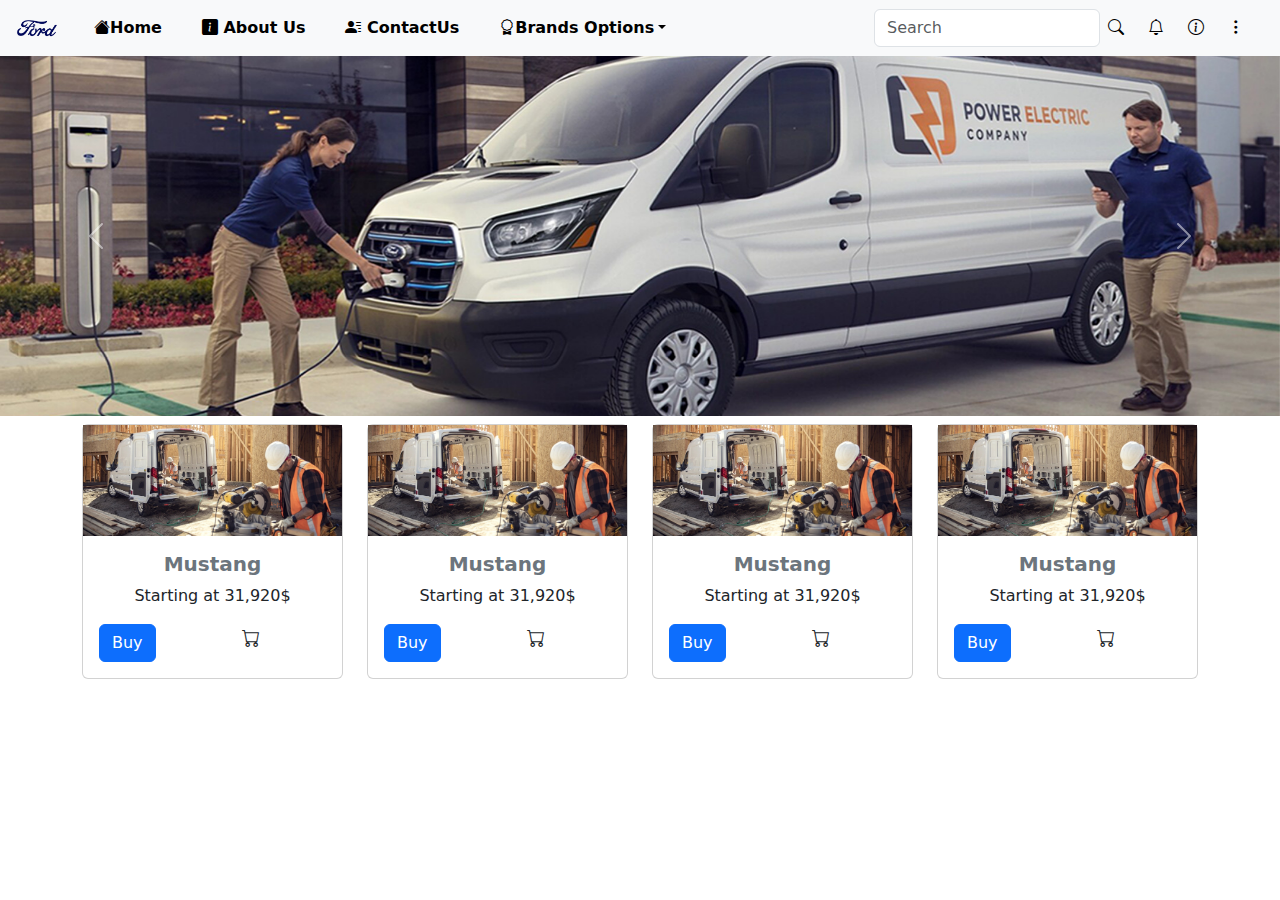
==== web-project-01/page/Electric.html @ 474558aa "electric" ====
<!DOCTYPE html>
<html lang="en">

<head>
    <meta charset="UTF-8">
    <meta name="viewport" content="width=device-width, initial-scale=1.0">
    <title>Electric Car</title>
    <link href="https://cdn.jsdelivr.net/npm/bootstrap@5.3.3/dist/css/bootstrap.min.css" rel="stylesheet"
        integrity="sha384-QWTKZyjpPEjISv5WaRU9OFeRpok6YctnYmDr5pNlyT2bRjXh0JMhjY6hW+ALEwIH" crossorigin="anonymous">
    <link rel="stylesheet" href="https://cdn.jsdelivr.net/npm/bootstrap-icons@1.11.3/font/bootstrap-icons.min.css">
    <link rel="stylesheet" href="../css/style.css">
</head>

<body>
    <nav class="navbar navbar-expand-lg bg-light headershadow-box">
        <div class="container-fluid">
            <img src="../img/Ford/Ford-logo.png" width="50px" class="me-4">
            <button class="navbar-toggler" type="button" data-bs-toggle="collapse"
                data-bs-target="#navbarSupportedContent" aria-controls="navbarSupportedContent" aria-expanded="false"
                aria-label="Toggle navigation">
                <span class="navbar-toggler-icon"></span>
            </button>
            <div class="collapse navbar-collapse" id="navbarSupportedContent">
                <ul class="navbar-nav me-auto mb-2 mb-lg-0">
                    <li class="nav-item">
                        <a class="nav-link active text-black fw-bold me-4 txthover" aria-current="page"
                            href="../Idex.html"><i class="bi bi-house-fill"></i>Home</a>
                    </li>
                    <li class="nav-item">
                        <a class="nav-link text-black fw-bold me-4 txthover" href="#"><i
                                class="bi bi-info-square-fill"></i> About
                            Us</a>
                    </li>
                    <li class="nav-item">
                        <a class="nav-link text-black fw-bold me-4 txthover" href="#"><i
                                class="bi bi-person-lines-fill"></i>
                            ContactUs</a>
                    </li>
                    <li class="nav-item dropdown">
                        <a class="nav-link dropdown-toggle text-black fw-bold me-4 txthover" href="#" role="button"
                            data-bs-toggle="dropdown" aria-expanded="false">
                            <i class="bi bi-award"></i>Brands Options</a>
                        <ul class="dropdown-menu dropdown">
                            <li><a class="dropdown-item" href="#">phone</a></li>
                            <li><a class="dropdown-item" href="#">car</a></li>
                            <li><a class="dropdown-item" href="#">computer</a></li>
                            <li><a class="dropdown-item" href="#">bicycle</a></li>
                            <li><a class="dropdown-item" href="#">Action</a></li>
                            <li><a class="dropdown-item" href="#">Another action</a></li>
                            <li>
                                <hr class="dropdown-divider">
                            </li>
                            <li><a class="dropdown-item" href="#">Something else here</a></li>
                        </ul>
                    </li>
                </ul>
                <form class="d-flex" role="search">
                    <input class="form-control me-2" type="search" placeholder="Search" aria-label="Search">
                </form>
                <form class="d-flex " role="search">
                    <i class="bi bi-search text-black fw-bold me-4"></i>
                    <i class="bi bi-bell text-black fw-bold me-4 "></i>
                    <i class="bi bi-info-circle text-black fw-bold me-4"></i>
                    <i class="bi bi-three-dots-vertical text-black fw-bold me-4"></i>
                </form>
            </div>
        </div>
    </nav>
    <div id="carouselExampleInterval" class="carousel slide" data-bs-ride="carousel">
        <div class="carousel-inner">
            <div class="carousel-item active" data-bs-interval="10000">
                <img src="../img/Electric/E-Transit.jpg" class="d-block w-100" alt="...">
            </div>
            <div class="carousel-item" data-bs-interval="2000">
                <img src="../img/Electric/F-150 Lightning.jpg" class="d-block w-100" alt="...">
            </div>
            <div class="carousel-item">
                <img src="../img/Electric/Mustang Mach-EMustang Mach.jpg" class="d-block w-100" alt="...">
            </div>
        </div>
        <button class="carousel-control-prev" type="button" data-bs-target="#carouselExampleInterval"
            data-bs-slide="prev">
            <span class="carousel-control-prev-icon" aria-hidden="true"></span>
            <span class="visually-hidden">Previous</span>
        </button>
        <button class="carousel-control-next" type="button" data-bs-target="#carouselExampleInterval"
            data-bs-slide="next">
            <span class="carousel-control-next-icon" aria-hidden="true"></span>
            <span class="visually-hidden">Next</span>
        </button>
    </div>
    <div class="container mt-2">
        <div class="row">
            <div class="col-3">
                <div class="card bg-white animation">
                    <img src="../img/Electric/Built-In Power.jpg" class="card-custom-img">
                    <div class="card-body">
                        <h5 class="card-title text-primary text-center fw-bolder text-secondary">Mustang</h5>
                        <p class="card-text text-center text-center">Starting at 31,920$</p>
                        <div class="d-flex add-to-cart">
                            <div>
                                <a href="#" class="btn btn-primary text-red">Buy</a>
                            </div>
                            <div class="ccart">
                                <i class="bi bi-cart"></i>
                            </div>
                        </div>
                    </div>
                </div>
            </div>
            <div class="col-3">
                <div class="card bg-white animation">
                    <img src="../img/Electric/Built-In Power.jpg" class="card-custom-img">
                    <div class="card-body">
                        <h5 class="card-title text-primary text-center fw-bolder text-secondary">Mustang</h5>
                        <p class="card-text text-center text-center">Starting at 31,920$</p>
                        <div class="d-flex add-to-cart">
                            <div>
                                <a href="#" class="btn btn-primary text-red">Buy</a>
                            </div>
                            <div class="ccart">
                                <i class="bi bi-cart"></i>
                            </div>
                        </div>
                    </div>
                </div>
            </div>
            <div class="col-3">
                <div class="card bg-white animation">
                    <img src="../img/Electric/Built-In Power.jpg" class="card-custom-img">
                    <div class="card-body">
                        <h5 class="card-title text-primary text-center fw-bolder text-secondary">Mustang</h5>
                        <p class="card-text text-center text-center">Starting at 31,920$</p>
                        <div class="d-flex add-to-cart">
                            <div>
                                <a href="#" class="btn btn-primary text-red">Buy</a>
                            </div>
                            <div class="ccart">
                                <i class="bi bi-cart"></i>
                            </div>
                        </div>
                    </div>
                </div>
            </div>
            <div class="col-3">
                <div class="card bg-white animation">
                    <img src="../img/Electric/Built-In Power.jpg" class="card-custom-img">
                    <div class="card-body">
                        <h5 class="card-title text-primary text-center fw-bolder text-secondary">Mustang</h5>
                        <p class="card-text text-center text-center">Starting at 31,920$</p>
                        <div class="d-flex add-to-cart">
                            <div>
                                <a href="#" class="btn btn-primary text-red">Buy</a>
                            </div>
                            <div class="ccart">
                                <i class="bi bi-cart"></i>
                            </div>
                        </div>
                    </div>
                </div>
            </div>
        </div>
    </div>







    <script src="https://cdn.jsdelivr.net/npm/bootstrap@5.3.3/dist/js/bootstrap.bundle.min.js"
        integrity="sha384-YvpcrYf0tY3lHB60NNkmXc5s9fDVZLESaAA55NDzOxhy9GkcIdslK1eN7N6jIeHz"
        crossorigin="anonymous"></script>
</body>

</html>
---- web-project-01/css/style.css ----
.nav-logo{
    width: 50;

}
.h2{
  font-size: 4rem;
  font-weight: 700;
}
.banner1{
  background-image: url(../img/Ford/white-futuristic-background-free-photo.jpeg);
  border-radius: 20px;
}
.banner2{
  background-image: url(../img/Ford/white-futuristic-background-free-photo.jpeg);
  border-radius: 20px;
  border: none;
  opacity: 70%;
}
.banner2:hover{
  box-shadow: rgba(0, 0, 0, 0.24) 0px 3px 8px;
  opacity: 100%;
  transform: rotate(3deg);
  animation-delay: 2s;
}
.banner2-bg{
  background: url(../img/Ford/Ford\ F-150\ 2024.jpeg) no-repeat;
  background-size: cover;
  background-position: 30% 70%;
}
.banner1:hover{
  box-shadow: rgba(0, 0, 0, 0.24) 0px 3px 8px;
  border: green;
}
.animation{
  transition: transform 1s ease;
}
.animation:hover{
  transform: rotate(0.5deg) scale(1.1);
  box-shadow: gray 2px 2px 3px;
}
.animation-5{
  transition: transform 1s ease;
}
.animation-5:hover{
  transform: rotate(5deg) scale(1.1);
  box-shadow: gray 2px 2px 3px;
}
.animation-10{
  transition: transform 1s ease;
}
.animation-10:hover{
  transform: rotate(5deg) scale(1.1);
  box-shadow: gray 2px 2px 3px;
}
.footer{
  box-shadow: rgba(0, 0, 0, 0.05) 0px 6px 24px 0px, rgba(0, 0, 0, 0.08) 0px 0px 0px 1px;
  border-radius: 10px;
}
.iconchoice{
  box-shadow: rgba(0, 0, 0, 0.02) 0px 1px 3px 0px, rgba(27, 31, 35, 0.15) 0px 0px 0px 1px;
}
.tracking-in-expand {
	-webkit-animation: tracking-in-expand 10s cubic-bezier(0.215, 0.610, 0.355, 1.000) infinite both;
	        animation: tracking-in-expand 10s cubic-bezier(0.215, 0.610, 0.355, 1.000) infinite both;
}

@-webkit-keyframes tracking-in-expand {
  0% {
    letter-spacing: -0.5em;
    opacity: 0;
  }
  40% {
    opacity: 0.6;
  }
  100% {
    opacity: 1;
  }
}
@keyframes tracking-in-expand {
  0% {
    letter-spacing: -0.5em;
    opacity: 0;
  }
  40% {
    opacity: 0.6;
  }
  100% {
    opacity: 1;
  }
}
.headershadow-box{
  box-shadow: rgba(0, 0, 0, 0.02) 0px 1px 3px 0px, rgba(27, 31, 35, 0.15) 0px 0px 0px 1px;
}
.headershadow-box2{
  box-shadow: rgba(0, 0, 0, 0.02) 0px 1px 3px 0px, rgba(27, 31, 35, 0.15) 0px 0px 0px 1px;
  padding-top: 20px;
  padding-bottom: 20px;
  position: 20px;
  padding: 20px;
  border-radius: 20px;
}
.bg-ranger{
  background-image: url(../img/Ford/ph-wildtrak-absolute-black-36.jpeg);
  background-size:cover;
  background-position:center ;
  background-repeat: no-repeat;
  width: 640px;
  height: 200px;
}
.bg-ranger-full{
  background-image: url(../img/Ford/Ranger\ Wildtruck\ Full\ option.jpg);
  background-size:cover;
  background-position:center ;
  background-repeat: no-repeat;
  width: 640px;
  height: 200px;
}
.txthover{
  text-transform: capitalize;
  position: relative;
}
.txthover::before{
  content:'';
  position: absolute;
  bottom: -5px;
  left: 0;
  width: 0%;
  height: 3px;
  background-color: rgb(74, 74, 74);
  transition: all 0.5s;
}
.txthover:hover::before{
  width: 100%;
}
.img-edit{
  height: 50%;
}
.c-edit{
  margin: 10px;
  width: 50%;
}
.card-title{
  font-weight: 3000;
}
.add-to-cart{
  gap: 20px;
}
a{
  text-decoration: none;
}
.addcart{
  margin-left: 100px;
  font-size: 30px;
  margin-top: -5px;
}
.ccart{
  margin-left:50px;
  width: 50px;
  border-radius: 9px;
  text-align: center;
  font-size: 18px;
}
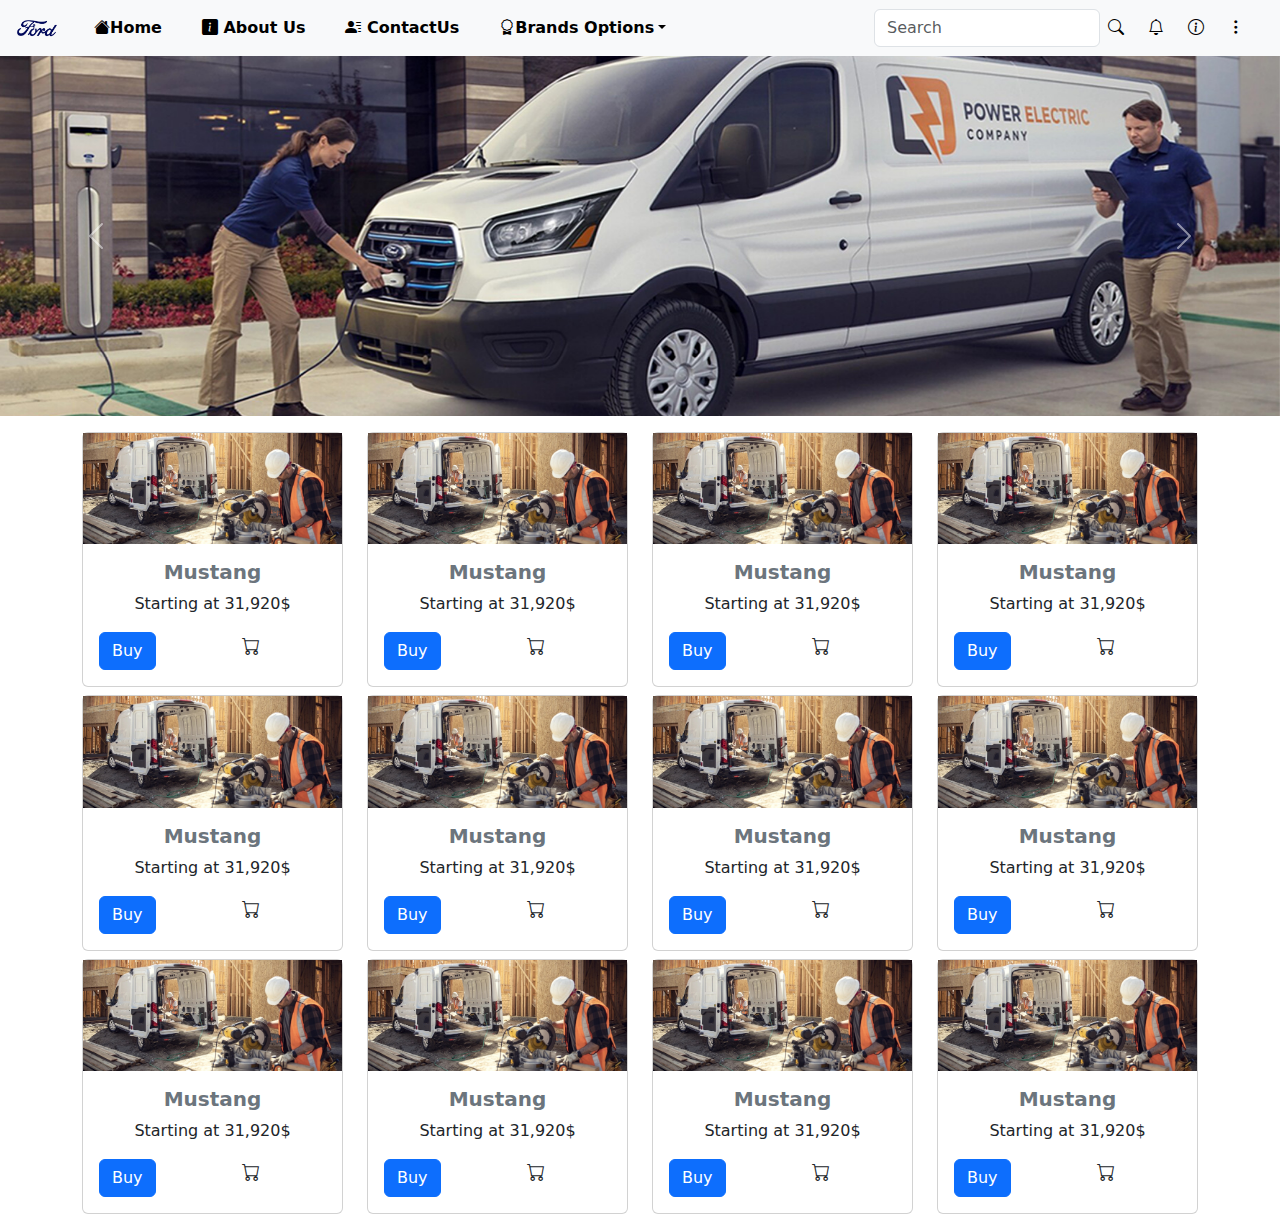
==== commit f58dbe8a: "update" ====
--- a/web-project-01/page/Electric.html
+++ b/web-project-01/page/Electric.html
@@ -91,58 +91,198 @@
     </div>
     <div class="container mt-2">
         <div class="row">
-            <div class="col-3">
-                <div class="card bg-white animation">
-                    <img src="../img/Electric/Built-In Power.jpg" class="card-custom-img">
-                    <div class="card-body">
-                        <h5 class="card-title text-primary text-center fw-bolder text-secondary">Mustang</h5>
-                        <p class="card-text text-center text-center">Starting at 31,920$</p>
-                        <div class="d-flex add-to-cart">
-                            <div>
-                                <a href="#" class="btn btn-primary text-red">Buy</a>
-                            </div>
-                            <div class="ccart">
-                                <i class="bi bi-cart"></i>
-                            </div>
-                        </div>
-                    </div>
-                </div>
-            </div>
-            <div class="col-3">
-                <div class="card bg-white animation">
-                    <img src="../img/Electric/Built-In Power.jpg" class="card-custom-img">
-                    <div class="card-body">
-                        <h5 class="card-title text-primary text-center fw-bolder text-secondary">Mustang</h5>
-                        <p class="card-text text-center text-center">Starting at 31,920$</p>
-                        <div class="d-flex add-to-cart">
-                            <div>
-                                <a href="#" class="btn btn-primary text-red">Buy</a>
-                            </div>
-                            <div class="ccart">
-                                <i class="bi bi-cart"></i>
-                            </div>
-                        </div>
-                    </div>
-                </div>
-            </div>
-            <div class="col-3">
-                <div class="card bg-white animation">
-                    <img src="../img/Electric/Built-In Power.jpg" class="card-custom-img">
-                    <div class="card-body">
-                        <h5 class="card-title text-primary text-center fw-bolder text-secondary">Mustang</h5>
-                        <p class="card-text text-center text-center">Starting at 31,920$</p>
-                        <div class="d-flex add-to-cart">
-                            <div>
-                                <a href="#" class="btn btn-primary text-red">Buy</a>
-                            </div>
-                            <div class="ccart">
-                                <i class="bi bi-cart"></i>
-                            </div>
-                        </div>
-                    </div>
-                </div>
-            </div>
-            <div class="col-3">
+            <div class="col-3 mt-2">
+                <div class="card bg-white animation">
+                    <img src="../img/Electric/Built-In Power.jpg" class="card-custom-img">
+                    <div class="card-body">
+                        <h5 class="card-title text-primary text-center fw-bolder text-secondary">Mustang</h5>
+                        <p class="card-text text-center text-center">Starting at 31,920$</p>
+                        <div class="d-flex add-to-cart">
+                            <div>
+                                <a href="#" class="btn btn-primary text-red">Buy</a>
+                            </div>
+                            <div class="ccart">
+                                <i class="bi bi-cart"></i>
+                            </div>
+                        </div>
+                    </div>
+                </div>
+            </div>
+            <div class="col-3 mt-2">
+                <div class="card bg-white animation">
+                    <img src="../img/Electric/Built-In Power.jpg" class="card-custom-img">
+                    <div class="card-body">
+                        <h5 class="card-title text-primary text-center fw-bolder text-secondary">Mustang</h5>
+                        <p class="card-text text-center text-center">Starting at 31,920$</p>
+                        <div class="d-flex add-to-cart">
+                            <div>
+                                <a href="#" class="btn btn-primary text-red">Buy</a>
+                            </div>
+                            <div class="ccart">
+                                <i class="bi bi-cart"></i>
+                            </div>
+                        </div>
+                    </div>
+                </div>
+            </div>
+            <div class="col-3 mt-2">
+                <div class="card bg-white animation">
+                    <img src="../img/Electric/Built-In Power.jpg" class="card-custom-img">
+                    <div class="card-body">
+                        <h5 class="card-title text-primary text-center fw-bolder text-secondary">Mustang</h5>
+                        <p class="card-text text-center text-center">Starting at 31,920$</p>
+                        <div class="d-flex add-to-cart">
+                            <div>
+                                <a href="#" class="btn btn-primary text-red">Buy</a>
+                            </div>
+                            <div class="ccart">
+                                <i class="bi bi-cart"></i>
+                            </div>
+                        </div>
+                    </div>
+                </div>
+            </div>
+            <div class="col-3 mt-2">
+                <div class="card bg-white animation">
+                    <img src="../img/Electric/Built-In Power.jpg" class="card-custom-img">
+                    <div class="card-body">
+                        <h5 class="card-title text-primary text-center fw-bolder text-secondary">Mustang</h5>
+                        <p class="card-text text-center text-center">Starting at 31,920$</p>
+                        <div class="d-flex add-to-cart">
+                            <div>
+                                <a href="#" class="btn btn-primary text-red">Buy</a>
+                            </div>
+                            <div class="ccart">
+                                <i class="bi bi-cart"></i>
+                            </div>
+                        </div>
+                    </div>
+                </div>
+            </div>
+        </div>
+        <div class="row">
+            <div class="col-3 mt-2">
+                <div class="card bg-white animation">
+                    <img src="../img/Electric/Built-In Power.jpg" class="card-custom-img">
+                    <div class="card-body">
+                        <h5 class="card-title text-primary text-center fw-bolder text-secondary">Mustang</h5>
+                        <p class="card-text text-center text-center">Starting at 31,920$</p>
+                        <div class="d-flex add-to-cart">
+                            <div>
+                                <a href="#" class="btn btn-primary text-red">Buy</a>
+                            </div>
+                            <div class="ccart">
+                                <i class="bi bi-cart"></i>
+                            </div>
+                        </div>
+                    </div>
+                </div>
+            </div>
+            <div class="col-3 mt-2">
+                <div class="card bg-white animation">
+                    <img src="../img/Electric/Built-In Power.jpg" class="card-custom-img">
+                    <div class="card-body">
+                        <h5 class="card-title text-primary text-center fw-bolder text-secondary">Mustang</h5>
+                        <p class="card-text text-center text-center">Starting at 31,920$</p>
+                        <div class="d-flex add-to-cart">
+                            <div>
+                                <a href="#" class="btn btn-primary text-red">Buy</a>
+                            </div>
+                            <div class="ccart">
+                                <i class="bi bi-cart"></i>
+                            </div>
+                        </div>
+                    </div>
+                </div>
+            </div>
+            <div class="col-3 mt-2">
+                <div class="card bg-white animation">
+                    <img src="../img/Electric/Built-In Power.jpg" class="card-custom-img">
+                    <div class="card-body">
+                        <h5 class="card-title text-primary text-center fw-bolder text-secondary">Mustang</h5>
+                        <p class="card-text text-center text-center">Starting at 31,920$</p>
+                        <div class="d-flex add-to-cart">
+                            <div>
+                                <a href="#" class="btn btn-primary text-red">Buy</a>
+                            </div>
+                            <div class="ccart">
+                                <i class="bi bi-cart"></i>
+                            </div>
+                        </div>
+                    </div>
+                </div>
+            </div>
+            <div class="col-3 mt-2">
+                <div class="card bg-white animation">
+                    <img src="../img/Electric/Built-In Power.jpg" class="card-custom-img">
+                    <div class="card-body">
+                        <h5 class="card-title text-primary text-center fw-bolder text-secondary">Mustang</h5>
+                        <p class="card-text text-center text-center">Starting at 31,920$</p>
+                        <div class="d-flex add-to-cart">
+                            <div>
+                                <a href="#" class="btn btn-primary text-red">Buy</a>
+                            </div>
+                            <div class="ccart">
+                                <i class="bi bi-cart"></i>
+                            </div>
+                        </div>
+                    </div>
+                </div>
+            </div>
+        </div>
+        <div class="row">
+            <div class="col-3 mt-2">
+                <div class="card bg-white animation">
+                    <img src="../img/Electric/Built-In Power.jpg" class="card-custom-img">
+                    <div class="card-body">
+                        <h5 class="card-title text-primary text-center fw-bolder text-secondary">Mustang</h5>
+                        <p class="card-text text-center text-center">Starting at 31,920$</p>
+                        <div class="d-flex add-to-cart">
+                            <div>
+                                <a href="#" class="btn btn-primary text-red">Buy</a>
+                            </div>
+                            <div class="ccart">
+                                <i class="bi bi-cart"></i>
+                            </div>
+                        </div>
+                    </div>
+                </div>
+            </div>
+            <div class="col-3 mt-2">
+                <div class="card bg-white animation">
+                    <img src="../img/Electric/Built-In Power.jpg" class="card-custom-img">
+                    <div class="card-body">
+                        <h5 class="card-title text-primary text-center fw-bolder text-secondary">Mustang</h5>
+                        <p class="card-text text-center text-center">Starting at 31,920$</p>
+                        <div class="d-flex add-to-cart">
+                            <div>
+                                <a href="#" class="btn btn-primary text-red">Buy</a>
+                            </div>
+                            <div class="ccart">
+                                <i class="bi bi-cart"></i>
+                            </div>
+                        </div>
+                    </div>
+                </div>
+            </div>
+            <div class="col-3 mt-2">
+                <div class="card bg-white animation">
+                    <img src="../img/Electric/Built-In Power.jpg" class="card-custom-img">
+                    <div class="card-body">
+                        <h5 class="card-title text-primary text-center fw-bolder text-secondary">Mustang</h5>
+                        <p class="card-text text-center text-center">Starting at 31,920$</p>
+                        <div class="d-flex add-to-cart">
+                            <div>
+                                <a href="#" class="btn btn-primary text-red">Buy</a>
+                            </div>
+                            <div class="ccart">
+                                <i class="bi bi-cart"></i>
+                            </div>
+                        </div>
+                    </div>
+                </div>
+            </div>
+            <div class="col-3 mt-2">
                 <div class="card bg-white animation">
                     <img src="../img/Electric/Built-In Power.jpg" class="card-custom-img">
                     <div class="card-body">
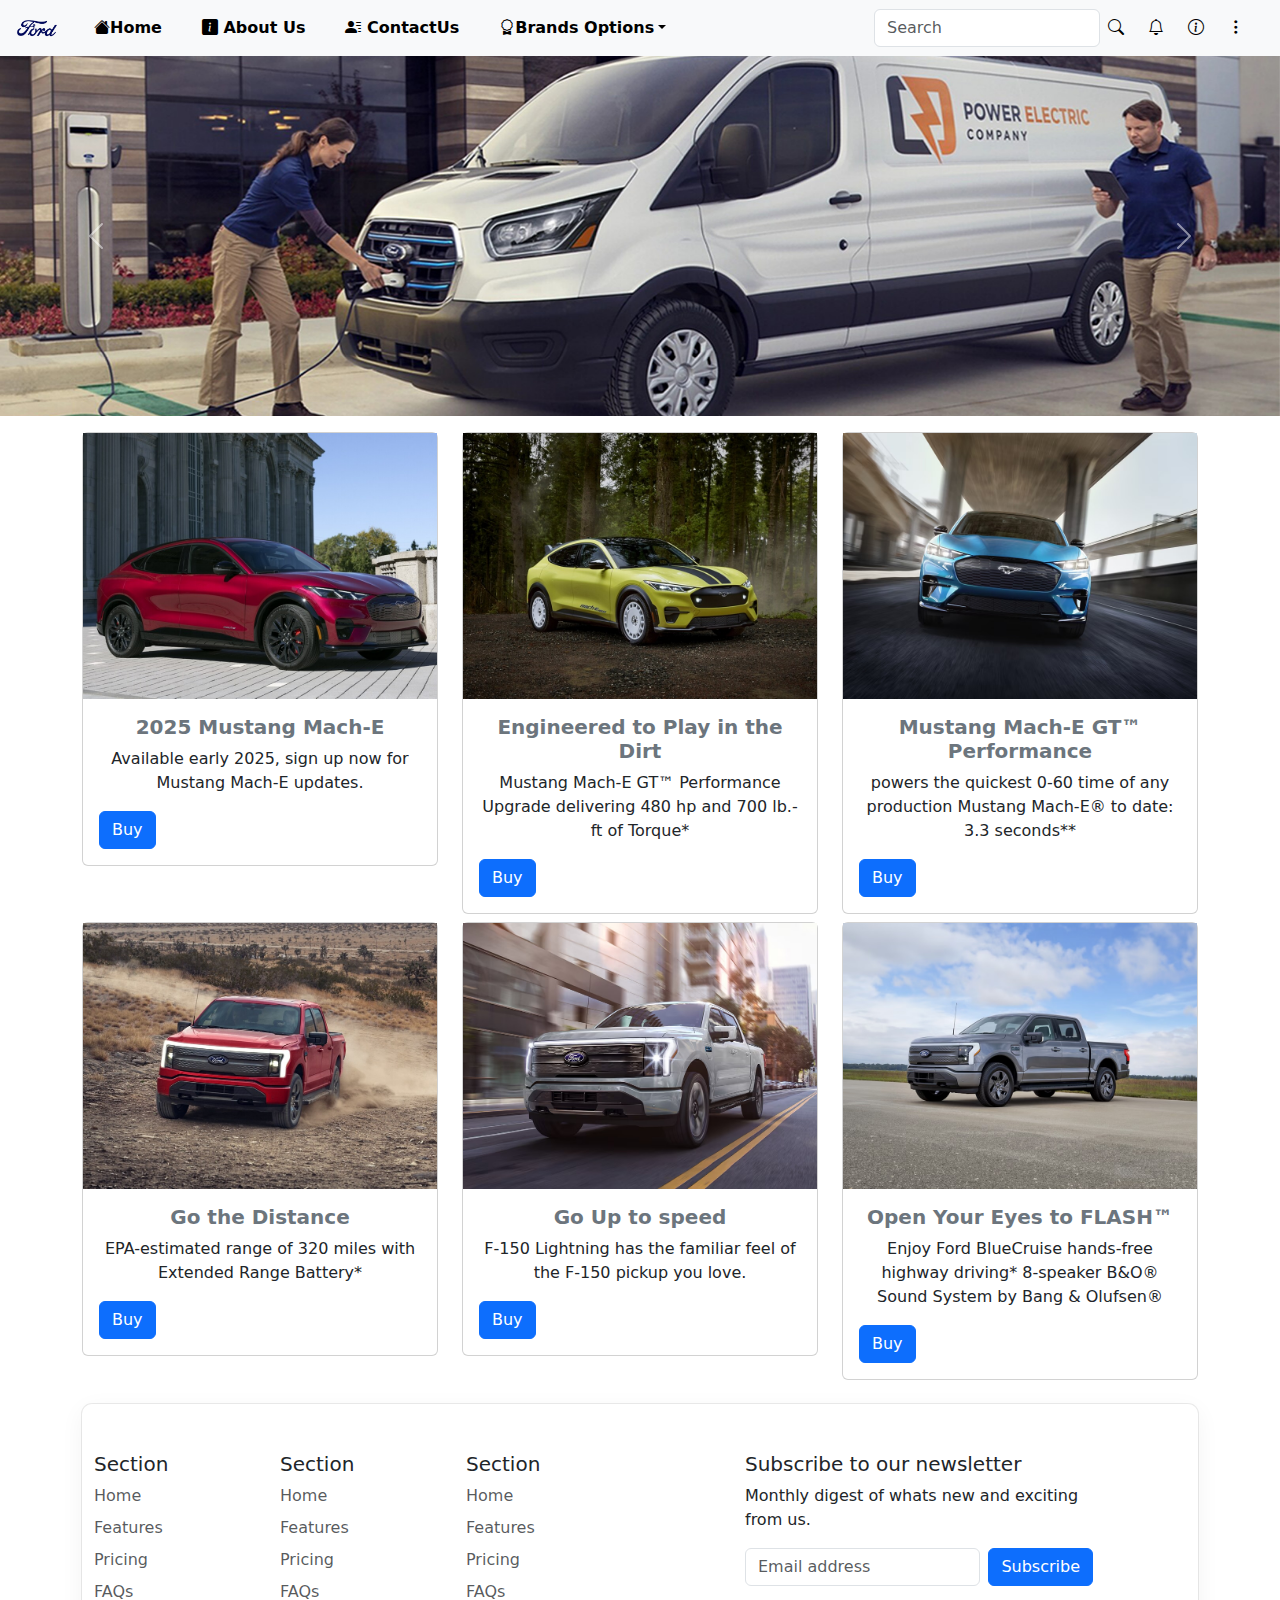
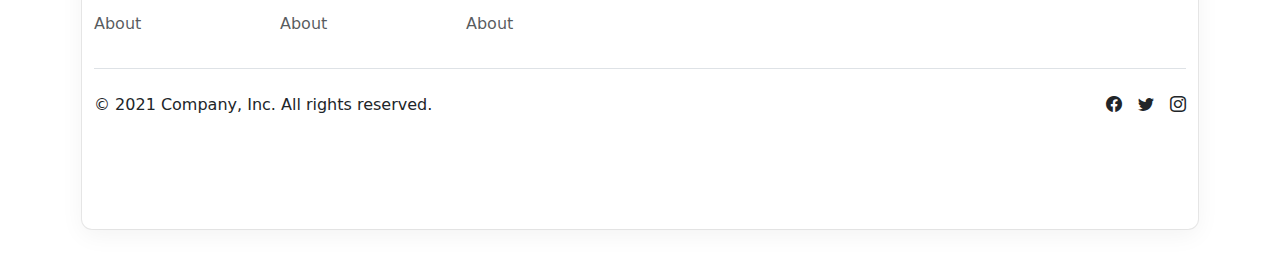
==== commit da64e346: "Update" ====
--- a/web-project-01/page/Electric.html
+++ b/web-project-01/page/Electric.html
@@ -91,69 +91,45 @@
     </div>
     <div class="container mt-2">
         <div class="row">
-            <div class="col-3 mt-2">
-                <div class="card bg-white animation">
-                    <img src="../img/Electric/Built-In Power.jpg" class="card-custom-img">
-                    <div class="card-body">
-                        <h5 class="card-title text-primary text-center fw-bolder text-secondary">Mustang</h5>
-                        <p class="card-text text-center text-center">Starting at 31,920$</p>
-                        <div class="d-flex add-to-cart">
-                            <div>
-                                <a href="#" class="btn btn-primary text-red">Buy</a>
-                            </div>
-                            <div class="ccart">
-                                <i class="bi bi-cart"></i>
-                            </div>
-                        </div>
-                    </div>
-                </div>
-            </div>
-            <div class="col-3 mt-2">
-                <div class="card bg-white animation">
-                    <img src="../img/Electric/Built-In Power.jpg" class="card-custom-img">
-                    <div class="card-body">
-                        <h5 class="card-title text-primary text-center fw-bolder text-secondary">Mustang</h5>
-                        <p class="card-text text-center text-center">Starting at 31,920$</p>
-                        <div class="d-flex add-to-cart">
-                            <div>
-                                <a href="#" class="btn btn-primary text-red">Buy</a>
-                            </div>
-                            <div class="ccart">
-                                <i class="bi bi-cart"></i>
-                            </div>
-                        </div>
-                    </div>
-                </div>
-            </div>
-            <div class="col-3 mt-2">
-                <div class="card bg-white animation">
-                    <img src="../img/Electric/Built-In Power.jpg" class="card-custom-img">
-                    <div class="card-body">
-                        <h5 class="card-title text-primary text-center fw-bolder text-secondary">Mustang</h5>
-                        <p class="card-text text-center text-center">Starting at 31,920$</p>
-                        <div class="d-flex add-to-cart">
-                            <div>
-                                <a href="#" class="btn btn-primary text-red">Buy</a>
-                            </div>
-                            <div class="ccart">
-                                <i class="bi bi-cart"></i>
-                            </div>
-                        </div>
-                    </div>
-                </div>
-            </div>
-            <div class="col-3 mt-2">
-                <div class="card bg-white animation">
-                    <img src="../img/Electric/Built-In Power.jpg" class="card-custom-img">
-                    <div class="card-body">
-                        <h5 class="card-title text-primary text-center fw-bolder text-secondary">Mustang</h5>
-                        <p class="card-text text-center text-center">Starting at 31,920$</p>
-                        <div class="d-flex add-to-cart">
-                            <div>
-                                <a href="#" class="btn btn-primary text-red">Buy</a>
-                            </div>
-                            <div class="ccart">
-                                <i class="bi bi-cart"></i>
+            <div class="col-4 mt-2">
+                <div class="card bg-white animation">
+                    <img src="../img/Electric/2025-Mustang-Mach-E-Premium-Sport_Appearance-Package_14.jpg" class="card-custom-img">
+                    <div class="card-body">
+                        <h5 class="card-title text-primary text-center fw-bolder text-secondary">2025 Mustang Mach-E</h5>
+                        <p class="card-text text-center text-center">Available early 2025, sign up now for Mustang Mach-E updates.</p>
+                        <div class="d-flex add-to-cart">
+                            <div>
+                                <a href="#" class="btn btn-primary text-red">Buy</a>
+                            </div>
+                        </div>
+                    </div>
+                </div>
+            </div>
+            <div class="col-4 mt-2">
+                <div class="card bg-white animation">
+                    <img src="../img/Electric/All-Electric_Mustang_Mach-E_Rally_01.jpg" class="card-custom-img">
+                    <div class="card-body">
+                        <h5 class="card-title text-primary text-center fw-bolder text-secondary">Engineered to Play in the Dirt</h5>
+                        <p class="card-text text-center text-center">
+                            Mustang Mach-E GT™ Performance Upgrade delivering 480 hp and 700 lb.-ft of Torque*</p>
+                        <div class="d-flex add-to-cart">
+                            <div>
+                                <a href="#" class="btn btn-primary text-red">Buy</a>
+                            </div>
+                        </div>
+                    </div>
+                </div>
+            </div>
+            <div class="col-4 mt-2">
+                <div class="card bg-white animation">
+                    <img src="../img/Electric/24_FRD_MCH_48104.jpg" class="card-custom-img">
+                    <div class="card-body">
+                        <h5 class="card-title text-primary text-center fw-bolder text-secondary">
+                            Mustang Mach-E GT™ Performance</h5>
+                        <p class="card-text text-center text-center"> powers the quickest 0-60 time of any production Mustang Mach-E® to date: 3.3 seconds**</p>
+                        <div class="d-flex add-to-cart">
+                            <div>
+                                <a href="#" class="btn btn-primary text-red">Buy</a>
                             </div>
                         </div>
                     </div>
@@ -161,146 +137,112 @@
             </div>
         </div>
         <div class="row">
-            <div class="col-3 mt-2">
-                <div class="card bg-white animation">
-                    <img src="../img/Electric/Built-In Power.jpg" class="card-custom-img">
-                    <div class="card-body">
-                        <h5 class="card-title text-primary text-center fw-bolder text-secondary">Mustang</h5>
-                        <p class="card-text text-center text-center">Starting at 31,920$</p>
-                        <div class="d-flex add-to-cart">
-                            <div>
-                                <a href="#" class="btn btn-primary text-red">Buy</a>
-                            </div>
-                            <div class="ccart">
-                                <i class="bi bi-cart"></i>
-                            </div>
-                        </div>
-                    </div>
-                </div>
-            </div>
-            <div class="col-3 mt-2">
-                <div class="card bg-white animation">
-                    <img src="../img/Electric/Built-In Power.jpg" class="card-custom-img">
-                    <div class="card-body">
-                        <h5 class="card-title text-primary text-center fw-bolder text-secondary">Mustang</h5>
-                        <p class="card-text text-center text-center">Starting at 31,920$</p>
-                        <div class="d-flex add-to-cart">
-                            <div>
-                                <a href="#" class="btn btn-primary text-red">Buy</a>
-                            </div>
-                            <div class="ccart">
-                                <i class="bi bi-cart"></i>
-                            </div>
-                        </div>
-                    </div>
-                </div>
-            </div>
-            <div class="col-3 mt-2">
-                <div class="card bg-white animation">
-                    <img src="../img/Electric/Built-In Power.jpg" class="card-custom-img">
-                    <div class="card-body">
-                        <h5 class="card-title text-primary text-center fw-bolder text-secondary">Mustang</h5>
-                        <p class="card-text text-center text-center">Starting at 31,920$</p>
-                        <div class="d-flex add-to-cart">
-                            <div>
-                                <a href="#" class="btn btn-primary text-red">Buy</a>
-                            </div>
-                            <div class="ccart">
-                                <i class="bi bi-cart"></i>
-                            </div>
-                        </div>
-                    </div>
-                </div>
-            </div>
-            <div class="col-3 mt-2">
-                <div class="card bg-white animation">
-                    <img src="../img/Electric/Built-In Power.jpg" class="card-custom-img">
-                    <div class="card-body">
-                        <h5 class="card-title text-primary text-center fw-bolder text-secondary">Mustang</h5>
-                        <p class="card-text text-center text-center">Starting at 31,920$</p>
-                        <div class="d-flex add-to-cart">
-                            <div>
-                                <a href="#" class="btn btn-primary text-red">Buy</a>
-                            </div>
-                            <div class="ccart">
-                                <i class="bi bi-cart"></i>
-                            </div>
-                        </div>
-                    </div>
-                </div>
-            </div>
-        </div>
-        <div class="row">
-            <div class="col-3 mt-2">
-                <div class="card bg-white animation">
-                    <img src="../img/Electric/Built-In Power.jpg" class="card-custom-img">
-                    <div class="card-body">
-                        <h5 class="card-title text-primary text-center fw-bolder text-secondary">Mustang</h5>
-                        <p class="card-text text-center text-center">Starting at 31,920$</p>
-                        <div class="d-flex add-to-cart">
-                            <div>
-                                <a href="#" class="btn btn-primary text-red">Buy</a>
-                            </div>
-                            <div class="ccart">
-                                <i class="bi bi-cart"></i>
-                            </div>
-                        </div>
-                    </div>
-                </div>
-            </div>
-            <div class="col-3 mt-2">
-                <div class="card bg-white animation">
-                    <img src="../img/Electric/Built-In Power.jpg" class="card-custom-img">
-                    <div class="card-body">
-                        <h5 class="card-title text-primary text-center fw-bolder text-secondary">Mustang</h5>
-                        <p class="card-text text-center text-center">Starting at 31,920$</p>
-                        <div class="d-flex add-to-cart">
-                            <div>
-                                <a href="#" class="btn btn-primary text-red">Buy</a>
-                            </div>
-                            <div class="ccart">
-                                <i class="bi bi-cart"></i>
-                            </div>
-                        </div>
-                    </div>
-                </div>
-            </div>
-            <div class="col-3 mt-2">
-                <div class="card bg-white animation">
-                    <img src="../img/Electric/Built-In Power.jpg" class="card-custom-img">
-                    <div class="card-body">
-                        <h5 class="card-title text-primary text-center fw-bolder text-secondary">Mustang</h5>
-                        <p class="card-text text-center text-center">Starting at 31,920$</p>
-                        <div class="d-flex add-to-cart">
-                            <div>
-                                <a href="#" class="btn btn-primary text-red">Buy</a>
-                            </div>
-                            <div class="ccart">
-                                <i class="bi bi-cart"></i>
-                            </div>
-                        </div>
-                    </div>
-                </div>
-            </div>
-            <div class="col-3 mt-2">
-                <div class="card bg-white animation">
-                    <img src="../img/Electric/Built-In Power.jpg" class="card-custom-img">
-                    <div class="card-body">
-                        <h5 class="card-title text-primary text-center fw-bolder text-secondary">Mustang</h5>
-                        <p class="card-text text-center text-center">Starting at 31,920$</p>
-                        <div class="d-flex add-to-cart">
-                            <div>
-                                <a href="#" class="btn btn-primary text-red">Buy</a>
-                            </div>
-                            <div class="ccart">
-                                <i class="bi bi-cart"></i>
-                            </div>
-                        </div>
-                    </div>
-                </div>
-            </div>
-        </div>
-    </div>
+            <div class="col-4 mt-2">
+                <div class="card bg-white animation">
+                    <img src="../img/Electric/24_FRD_F15_LIGHTNING_56316.jpg" class="card-custom-img">
+                    <div class="card-body">
+                        <h5 class="card-title text-primary text-center fw-bolder text-secondary">Go the Distance</h5>
+                        <p class="card-text text-center text-center">EPA-estimated range of 320 miles with Extended Range Battery*
+                            </p>
+                        <div class="d-flex add-to-cart">
+                            <div>
+                                <a href="#" class="btn btn-primary text-red">Buy</a>
+                            </div>
+                        </div>
+                    </div>
+                </div>
+            </div>
+            <div class="col-4 mt-2">
+                <div class="card bg-white animation">
+                    <img src="../img/Electric/24_FRD_F15_BEV_53738.jpg" class="card-custom-img">
+                    <div class="card-body">
+                        <h5 class="card-title text-primary text-center fw-bolder text-secondary">Go Up to speed</h5>
+                        <p class="card-text text-center text-center">F-150 Lightning has the familiar feel of the F-150 pickup you love.</p>
+                        <div class="d-flex add-to-cart">
+                            <div>
+                                <a href="#" class="btn btn-primary text-red">Buy</a>
+                            </div>
+                        </div>
+                    </div>
+                </div>
+            </div>
+            <div class="col-4 mt-2">
+                <div class="card bg-white animation">
+                    <img src="../img/Electric/_EPP3911_V1_Extended.jpg" class="card-custom-img">
+                    <div class="card-body">
+                        <h5 class="card-title text-primary text-center fw-bolder text-secondary">
+                            Open Your Eyes to FLASH™</h5>
+                        <p class="card-text text-center text-center">Enjoy Ford BlueCruise hands-free highway driving*
+                            8-speaker B&O® Sound System by Bang & Olufsen®</p>
+                        <div class="d-flex add-to-cart">
+                            <div>
+                                <a href="#" class="btn btn-primary text-red">Buy</a>
+                            </div>
+                        </div>
+                    </div>
+                </div>
+            </div>
+        </div>
+
+        <div class="container mt-4 footer mb-4">
+            <footer class="py-5">
+              <div class="row">
+                <div class="col-2">
+                  <h5>Section</h5>
+                  <ul class="nav flex-column">
+                    <li class="nav-item mb-2"><a href="#" class="nav-link p-0 text-muted">Home</a></li>
+                    <li class="nav-item mb-2"><a href="#" class="nav-link p-0 text-muted">Features</a></li>
+                    <li class="nav-item mb-2"><a href="#" class="nav-link p-0 text-muted">Pricing</a></li>
+                    <li class="nav-item mb-2"><a href="#" class="nav-link p-0 text-muted">FAQs</a></li>
+                    <li class="nav-item mb-2"><a href="#" class="nav-link p-0 text-muted">About</a></li>
+                  </ul>
+                </div>
+        
+                <div class="col-2">
+                  <h5>Section</h5>
+                  <ul class="nav flex-column">
+                    <li class="nav-item mb-2"><a href="#" class="nav-link p-0 text-muted">Home</a></li>
+                    <li class="nav-item mb-2"><a href="#" class="nav-link p-0 text-muted">Features</a></li>
+                    <li class="nav-item mb-2"><a href="#" class="nav-link p-0 text-muted">Pricing</a></li>
+                    <li class="nav-item mb-2"><a href="#" class="nav-link p-0 text-muted">FAQs</a></li>
+                    <li class="nav-item mb-2"><a href="#" class="nav-link p-0 text-muted">About</a></li>
+                  </ul>
+                </div>
+        
+                <div class="col-2">
+                  <h5>Section</h5>
+                  <ul class="nav flex-column">
+                    <li class="nav-item mb-2"><a href="#" class="nav-link p-0 text-muted">Home</a></li>
+                    <li class="nav-item mb-2"><a href="#" class="nav-link p-0 text-muted">Features</a></li>
+                    <li class="nav-item mb-2"><a href="#" class="nav-link p-0 text-muted">Pricing</a></li>
+                    <li class="nav-item mb-2"><a href="#" class="nav-link p-0 text-muted">FAQs</a></li>
+                    <li class="nav-item mb-2"><a href="#" class="nav-link p-0 text-muted">About</a></li>
+                  </ul>
+                </div>
+        
+                <div class="col-4 offset-1">
+                  <form>
+                    <h5>Subscribe to our newsletter</h5>
+                    <p>Monthly digest of whats new and exciting from us.</p>
+                    <div class="d-flex w-100 gap-2">
+                      <label for="newsletter1" class="visually-hidden">Email address</label>
+                      <input id="newsletter1" type="text" class="form-control" placeholder="Email address">
+                      <button class="btn btn-primary" type="button">Subscribe</button>
+                    </div>
+                  </form>
+                </div>
+              </div>
+        
+              <div class="d-flex justify-content-between py-4 my-4 border-top">
+                <p>© 2021 Company, Inc. All rights reserved.</p>
+                <ul class="list-unstyled d-flex">
+                  <li class="ms-3"><a class="link-dark" href="#"><i class="bi bi-facebook"></i></a></li>
+                  <li class="ms-3"><a class="link-dark" href="#"><i class="bi bi-twitter"></i></a></li>
+                  <li class="ms-3"><a class="link-dark" href="#"><i class="bi bi-instagram"></i></a></li>
+                </ul>
+              </div>
+            </footer>
+          </div>
 
 
 
